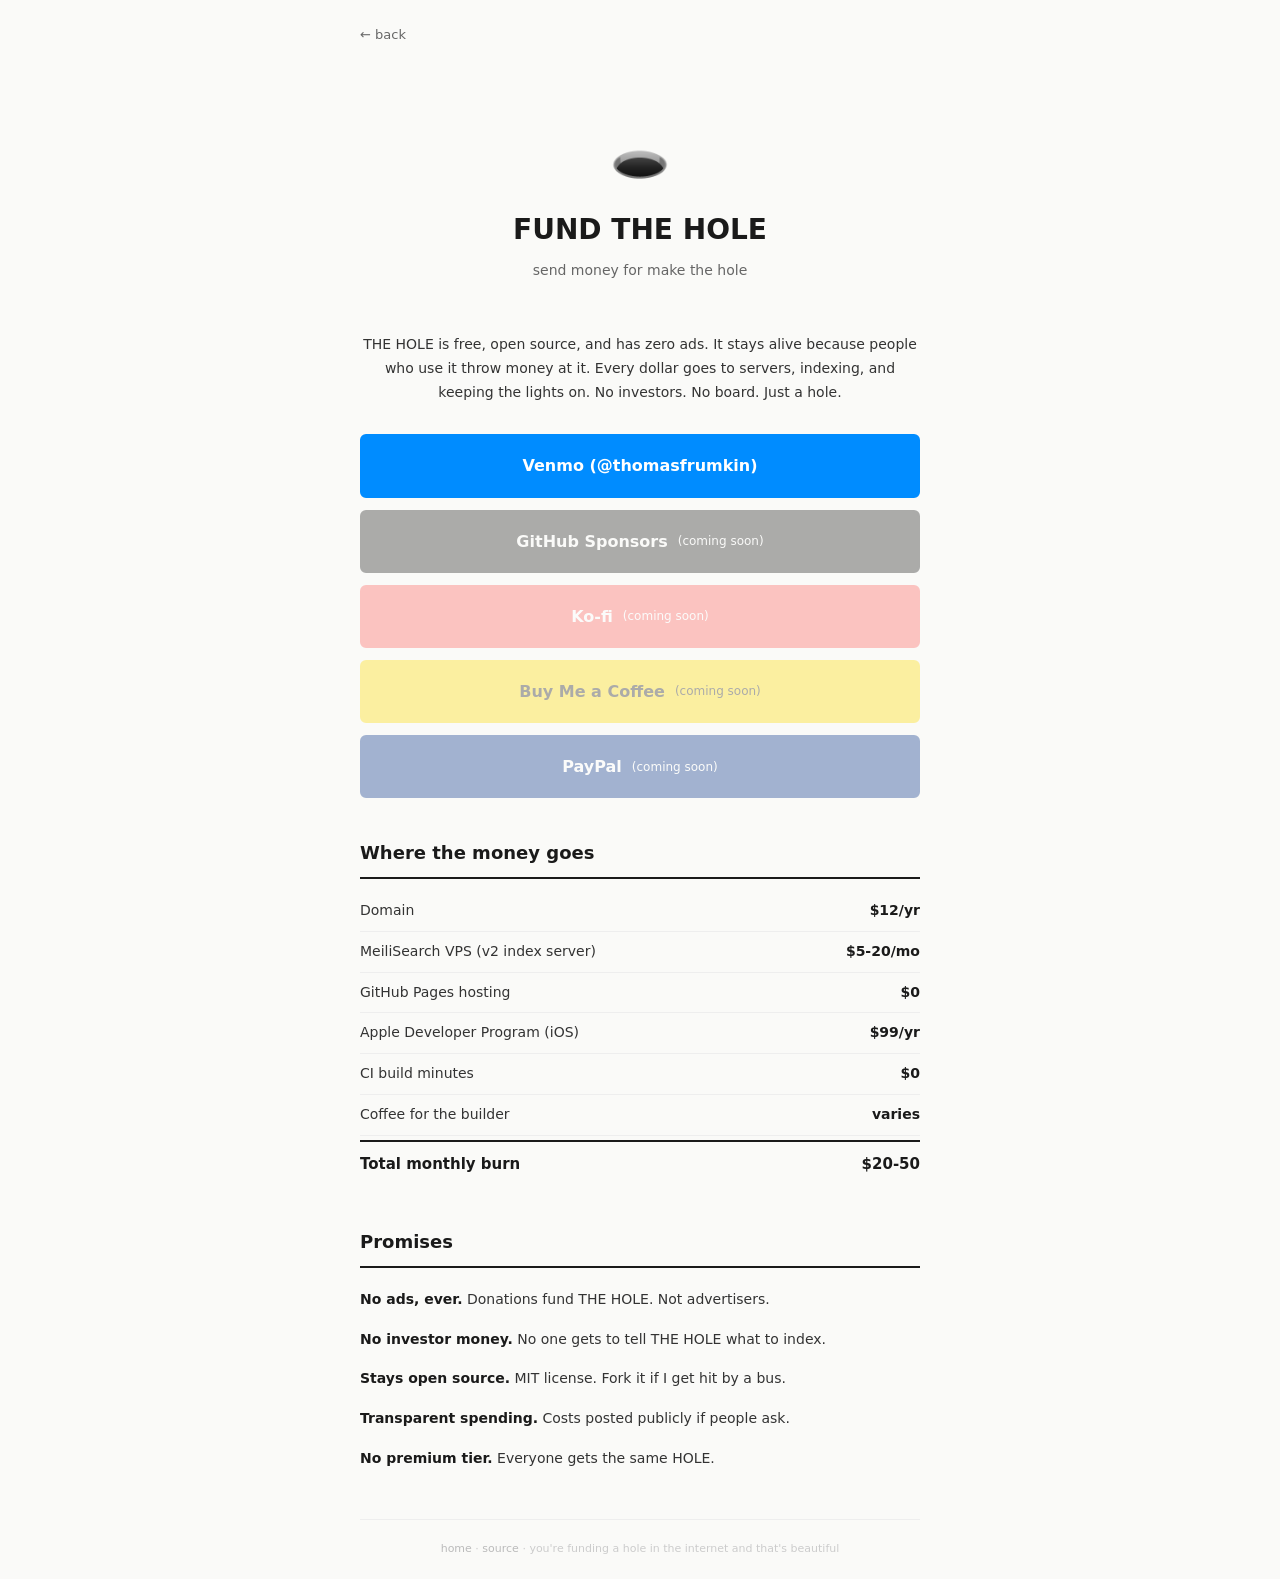
==== donations/index.html @ 20f47597 "Move donations to config-driven component system - donations/config.json: all payment accounts, cost" ====
<!DOCTYPE html>
<html lang="en">
<head>
<meta charset="UTF-8">
<meta name="viewport" content="width=device-width,initial-scale=1">
<title>Fund THE HOLE</title>
<style>
*{margin:0;padding:0;box-sizing:border-box}
body{font-family:system-ui,-apple-system,sans-serif;background:#fafaf8;color:#1a1a1a;max-width:600px;margin:0 auto;padding:20px;line-height:1.7}
a{color:#1a1a1a}
.back{font-size:13px;color:#666;text-decoration:none;display:inline-block;margin-bottom:20px}
.back:hover{color:#1a1a1a}
.hero{text-align:center;padding:50px 0 30px}
.hero .icon{font-size:48px}
.hero h1{font-size:28px;font-weight:800;margin-top:8px}
.hero .sub{color:#666;font-size:14px;margin-top:6px}
.pitch{margin:20px 0 30px;font-size:14px;color:#333;text-align:center}
.footer{text-align:center;margin-top:40px;padding-top:20px;border-top:1px solid #eee;font-size:11px;color:#ccc}
.footer a{color:#bbb;text-decoration:none}
@media(max-width:500px){
  .hero{padding:30px 0 20px}
  .hero h1{font-size:22px}
}
</style>
<link rel="stylesheet" href="components/buttons.css">
<link rel="stylesheet" href="components/costs.css">
<link rel="stylesheet" href="components/promises.css">
</head>
<body>

<a class="back" href="../index.html">&larr; back</a>

<div class="hero">
  <div class="icon">&#x1F573;&#xFE0F;</div>
  <h1>FUND THE HOLE</h1>
  <div class="sub" id="donate-tagline">send money for make the hole</div>
</div>

<p class="pitch">THE HOLE is free, open source, and has zero ads. It stays alive because
people who use it throw money at it. Every dollar goes to servers, indexing, and
keeping the lights on. No investors. No board. Just a hole.</p>

<!-- Buttons rendered from config.json -->
<div class="donate-options" id="donate-buttons">
  <!-- Fallback for no-JS -->
  <noscript>
    <a class="donate-btn" href="https://venmo.com/thomasfrumkin"
       style="background:#008CFF;color:#fff;border-color:#008CFF;display:flex;align-items:center;justify-content:center;padding:16px 24px;border-radius:6px;text-decoration:none;font-size:16px;font-weight:700">
      Venmo (@thomasfrumkin)
    </a>
  </noscript>
</div>

<!-- Costs rendered from config.json -->
<div class="costs">
  <h2>Where the money goes</h2>
  <div id="donate-costs"></div>
</div>

<!-- Promises rendered from config.json -->
<div class="promises">
  <h2>Promises</h2>
  <div id="donate-promises"></div>
</div>

<div class="footer">
  <a href="../index.html">home</a> &middot;
  <a href="https://github.com/teslasolar/thehole">source</a> &middot;
  you're funding a hole in the internet and that's beautiful
</div>

<script src="components/render.js"></script>
</body>
</html>
---- donations/components/buttons.css ----
/* ═══ DONATION BUTTON COMPONENTS ═══ */

.donate-options {
  display: flex;
  flex-direction: column;
  gap: 12px;
  margin: 30px 0;
}

.donate-btn {
  display: flex;
  align-items: center;
  justify-content: center;
  gap: 10px;
  padding: 16px 24px;
  border-radius: 6px;
  text-decoration: none;
  font-size: 16px;
  font-weight: 700;
  transition: all 0.15s;
  border: 2px solid;
  cursor: pointer;
}
.donate-btn:hover {
  transform: translateY(-1px);
  filter: brightness(0.9);
}
.donate-btn:active {
  transform: translateY(0);
}

/* Disabled state for accounts not yet set up */
.donate-btn.disabled {
  opacity: 0.35;
  cursor: default;
  pointer-events: none;
}
.donate-btn.disabled::after {
  content: " (coming soon)";
  font-weight: 400;
  font-size: 12px;
}
---- donations/components/costs.css ----
/* ═══ COST BREAKDOWN COMPONENT ═══ */

.costs {
  margin: 40px 0;
}
.costs h2 {
  font-size: 18px;
  font-weight: 700;
  margin-bottom: 12px;
  padding-bottom: 8px;
  border-bottom: 2px solid #1a1a1a;
}
.cost-item {
  display: flex;
  justify-content: space-between;
  padding: 8px 0;
  border-bottom: 1px solid #eee;
  font-size: 14px;
}
.cost-item:last-child {
  border-bottom: none;
}
.cost-label {
  color: #333;
}
.cost-amount {
  font-weight: 700;
  color: #1a1a1a;
}
.cost-total {
  display: flex;
  justify-content: space-between;
  padding: 10px 0;
  font-size: 15px;
  font-weight: 700;
  border-top: 2px solid #1a1a1a;
  margin-top: 4px;
}
---- donations/components/promises.css ----
/* ═══ PROMISES COMPONENT ═══ */

.promises {
  margin: 40px 0;
}
.promises h2 {
  font-size: 18px;
  font-weight: 700;
  margin-bottom: 12px;
  padding-bottom: 8px;
  border-bottom: 2px solid #1a1a1a;
}
.promise {
  padding: 8px 0;
  font-size: 14px;
  color: #333;
}
.promise strong {
  color: #1a1a1a;
}
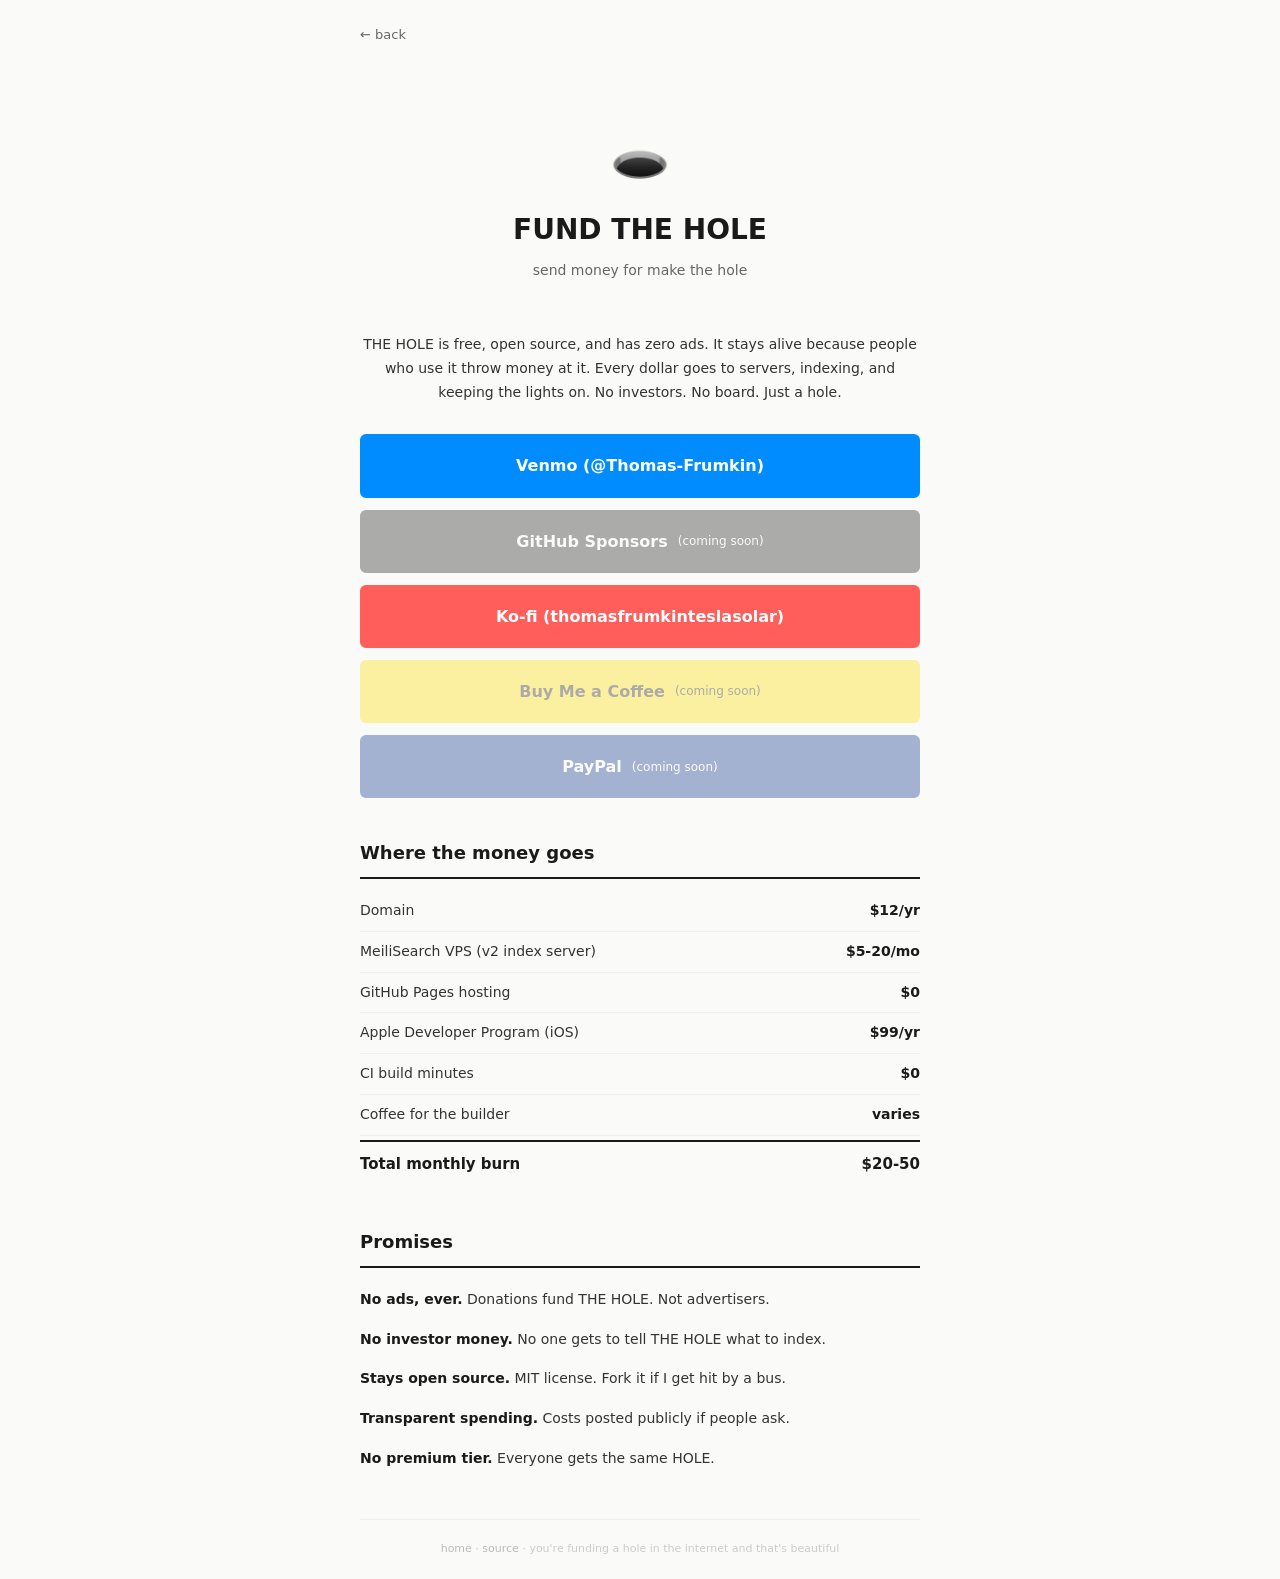
==== commit 09c1252b: "Fix Venmo link to correct profile URL (venmo.com/u/Thomas-Frumkin) https://claude.ai/code/session_01" ====
--- a/donations/index.html
+++ b/donations/index.html
@@ -44,9 +44,9 @@
 <div class="donate-options" id="donate-buttons">
   <!-- Fallback for no-JS -->
   <noscript>
-    <a class="donate-btn" href="https://venmo.com/thomasfrumkin"
+    <a class="donate-btn" href="https://venmo.com/u/Thomas-Frumkin"
        style="background:#008CFF;color:#fff;border-color:#008CFF;display:flex;align-items:center;justify-content:center;padding:16px 24px;border-radius:6px;text-decoration:none;font-size:16px;font-weight:700">
-      Venmo (@thomasfrumkin)
+      Venmo (@Thomas-Frumkin)
     </a>
   </noscript>
 </div>
